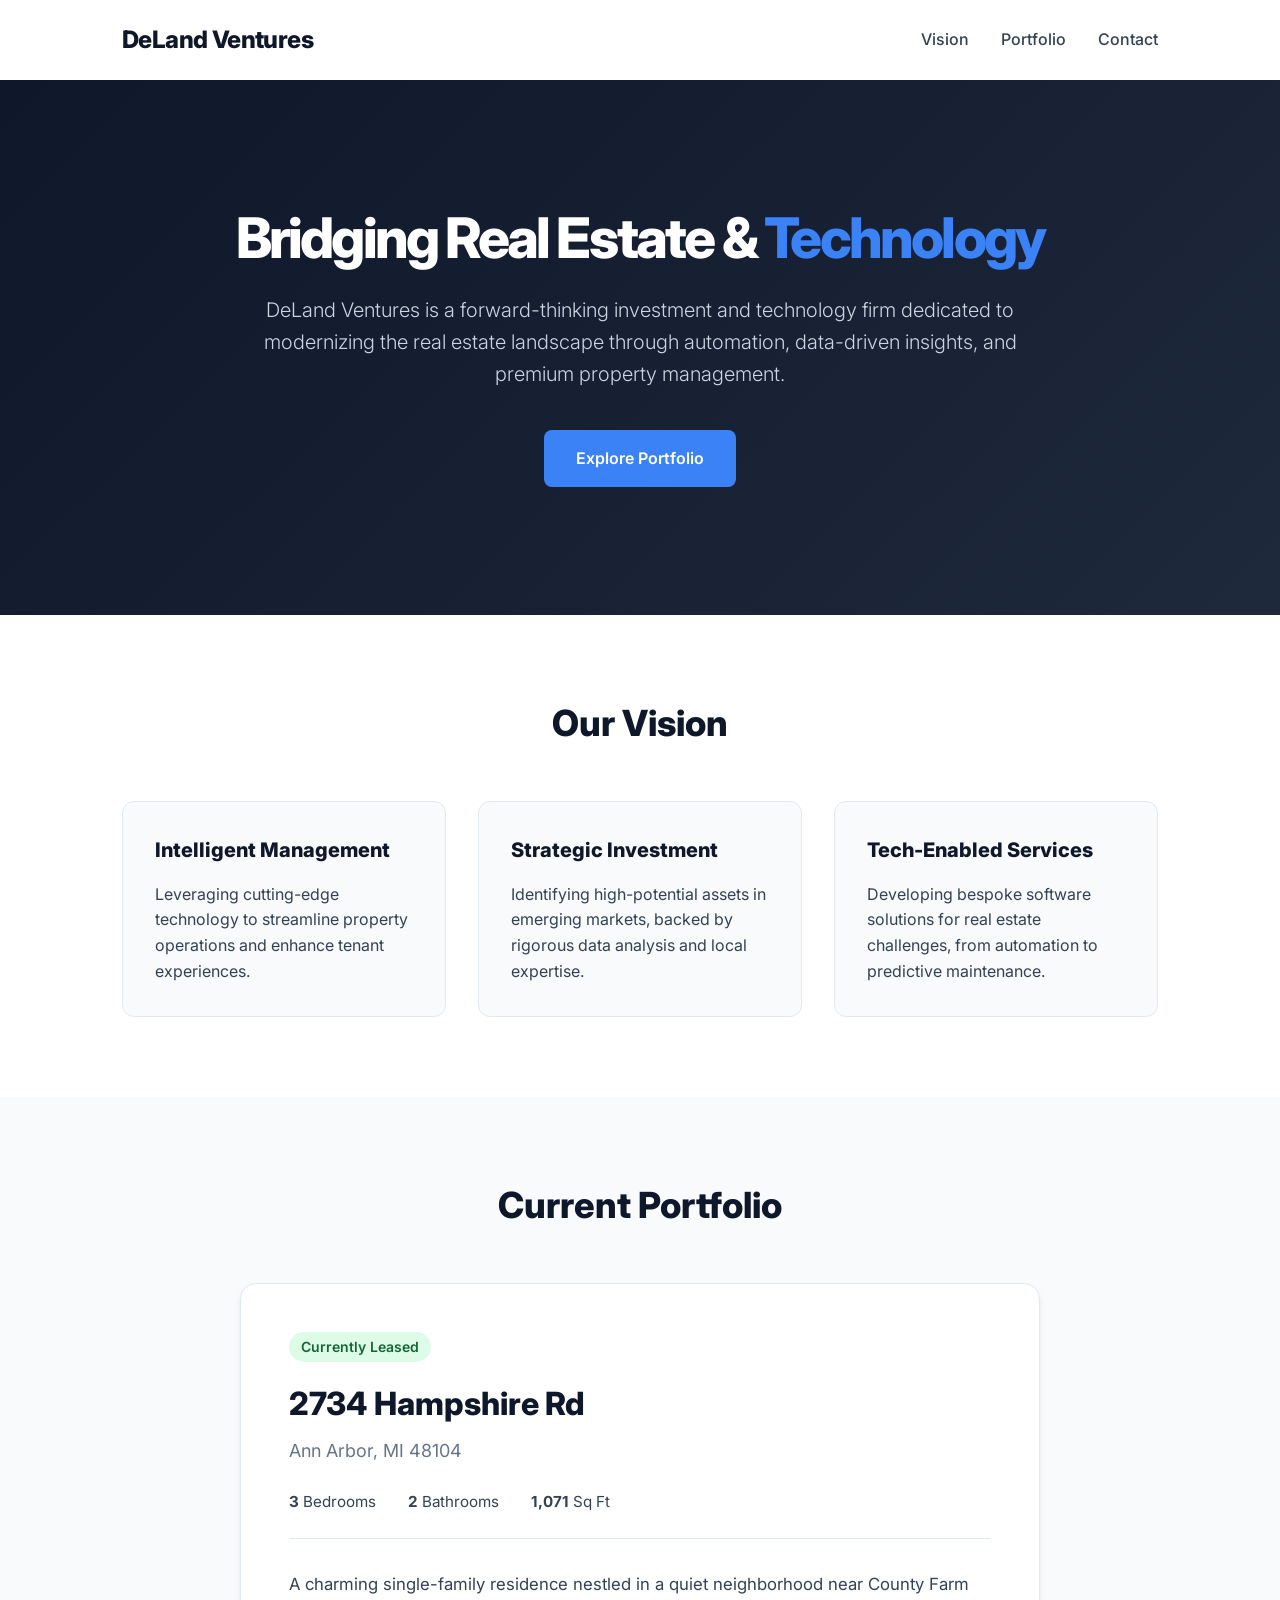
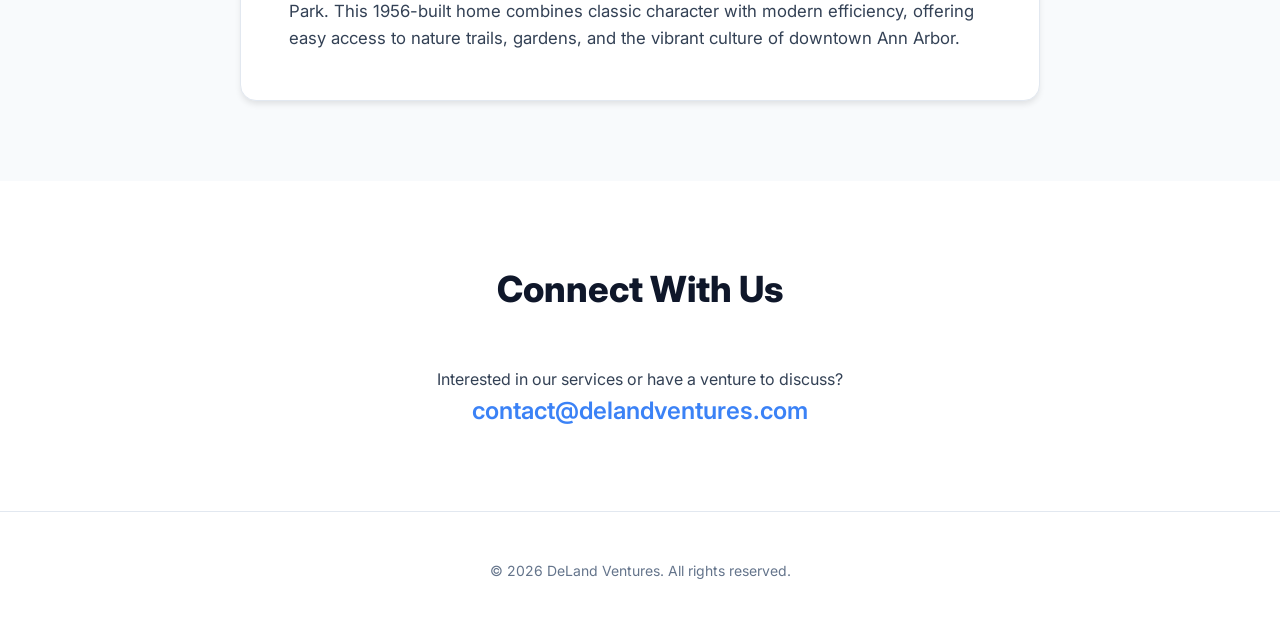
==== index.html @ 6a8d4d00 "Initial commit: DeLand Ventures landing page" ====
<!DOCTYPE html>
<html lang="en">
<head>
    <meta charset="UTF-8">
    <meta name="viewport" content="width=device-width, initial-scale=1.0">
    <title>DeLand Ventures | Innovating Real Estate & Technology</title>
    <link rel="stylesheet" href="style.css">
    <link rel="preconnect" href="https://fonts.googleapis.com">
    <link rel="preconnect" href="https://fonts.gstatic.com" crossorigin>
    <link href="https://fonts.googleapis.com/css2?family=Inter:wght@300;400;600;800&display=swap" rel="stylesheet">
</head>
<body>
    <header>
        <nav class="container">
            <div class="logo">DeLand Ventures</div>
            <ul>
                <li><a href="#vision">Vision</a></li>
                <li><a href="#portfolio">Portfolio</a></li>
                <li><a href="#contact">Contact</a></li>
            </ul>
        </nav>
    </header>

    <main>
        <section id="hero" class="hero">
            <div class="container hero-content">
                <h1>Bridging Real Estate & <span class="accent">Technology</span></h1>
                <p>DeLand Ventures is a forward-thinking investment and technology firm dedicated to modernizing the real estate landscape through automation, data-driven insights, and premium property management.</p>
                <a href="#portfolio" class="cta-button">Explore Portfolio</a>
            </div>
        </section>

        <section id="vision" class="vision section-padding">
            <div class="container">
                <h2 class="section-title">Our Vision</h2>
                <div class="vision-grid">
                    <div class="vision-card">
                        <h3>Intelligent Management</h3>
                        <p>Leveraging cutting-edge technology to streamline property operations and enhance tenant experiences.</p>
                    </div>
                    <div class="vision-card">
                        <h3>Strategic Investment</h3>
                        <p>Identifying high-potential assets in emerging markets, backed by rigorous data analysis and local expertise.</p>
                    </div>
                    <div class="vision-card">
                        <h3>Tech-Enabled Services</h3>
                        <p>Developing bespoke software solutions for real estate challenges, from automation to predictive maintenance.</p>
                    </div>
                </div>
            </div>
        </section>

        <section id="portfolio" class="portfolio section-padding dark-bg">
            <div class="container">
                <h2 class="section-title">Current Portfolio</h2>
                <div class="property-card">
                    <div class="property-details">
                        <span class="property-status">Currently Leased</span>
                        <h3>2734 Hampshire Rd</h3>
                        <p class="property-location">Ann Arbor, MI 48104</p>
                        <ul class="property-specs">
                            <li><strong>3</strong> Bedrooms</li>
                            <li><strong>2</strong> Bathrooms</li>
                            <li><strong>1,071</strong> Sq Ft</li>
                        </ul>
                        <p class="property-description">
                            A charming single-family residence nestled in a quiet neighborhood near County Farm Park. This 1956-built home combines classic character with modern efficiency, offering easy access to nature trails, gardens, and the vibrant culture of downtown Ann Arbor.
                        </p>
                    </div>
                </div>
            </div>
        </section>

        <section id="contact" class="contact section-padding">
            <div class="container text-center">
                <h2 class="section-title">Connect With Us</h2>
                <p>Interested in our services or have a venture to discuss?</p>
                <a href="mailto:contact@delandventures.com" class="email-link">contact@delandventures.com</a>
            </div>
        </section>
    </main>

    <footer>
        <div class="container">
            <p>&copy; 2026 DeLand Ventures. All rights reserved.</p>
        </div>
    </footer>
</body>
</html>
---- style.css ----
:root {
    --primary: #0f172a;
    --accent: #3b82f6;
    --accent-hover: #2563eb;
    --text-main: #334155;
    --text-light: #64748b;
    --bg-light: #f8fafc;
    --white: #ffffff;
    --container-width: 1100px;
}

* {
    margin: 0;
    padding: 0;
    box-sizing: border-box;
}

body {
    font-family: 'Inter', sans-serif;
    line-height: 1.6;
    color: var(--text-main);
    background-color: var(--white);
    scroll-behavior: smooth;
}

.container {
    max-width: var(--container-width);
    margin: 0 auto;
    padding: 0 2rem;
}

.section-padding {
    padding: 5rem 0;
}

.text-center {
    text-align: center;
}

h1, h2, h3 {
    color: var(--primary);
    font-weight: 800;
}

.accent {
    color: var(--accent);
}

/* Header & Nav */
header {
    height: 80px;
    display: flex;
    align-items: center;
    position: sticky;
    top: 0;
    background: rgba(255, 255, 255, 0.9);
    backdrop-filter: blur(10px);
    z-index: 100;
}

nav {
    display: flex;
    justify-content: space-between;
    align-items: center;
    width: 100%;
}

.logo {
    font-size: 1.5rem;
    font-weight: 800;
    letter-spacing: -0.025em;
    color: var(--primary);
}

nav ul {
    display: flex;
    list-style: none;
    gap: 2rem;
}

nav a {
    text-decoration: none;
    color: var(--text-main);
    font-weight: 500;
    transition: color 0.2s;
}

nav a:hover {
    color: var(--accent);
}

/* Hero Section */
.hero {
    background: linear-gradient(135deg, var(--primary) 0%, #1e293b 100%);
    color: var(--white);
    padding: 8rem 0;
    text-align: center;
}

.hero h1 {
    font-size: 3.5rem;
    color: var(--white);
    margin-bottom: 1.5rem;
    letter-spacing: -0.05em;
    line-height: 1.1;
}

.hero p {
    font-size: 1.25rem;
    max-width: 800px;
    margin: 0 auto 2.5rem;
    color: #cbd5e1;
    font-weight: 300;
}

.cta-button {
    display: inline-block;
    background-color: var(--accent);
    color: var(--white);
    padding: 1rem 2rem;
    border-radius: 8px;
    text-decoration: none;
    font-weight: 600;
    transition: background-color 0.2s;
}

.cta-button:hover {
    background-color: var(--accent-hover);
}

/* Vision Section */
.section-title {
    font-size: 2.25rem;
    margin-bottom: 3rem;
    text-align: center;
}

.vision-grid {
    display: grid;
    grid-template-columns: repeat(auto-fit, minmax(300px, 1fr));
    gap: 2rem;
}

.vision-card {
    padding: 2rem;
    background: var(--bg-light);
    border-radius: 12px;
    border: 1px solid #e2e8f0;
}

.vision-card h3 {
    margin-bottom: 1rem;
    font-size: 1.25rem;
}

/* Portfolio Section */
.dark-bg {
    background-color: var(--bg-light);
}

.property-card {
    background: var(--white);
    border-radius: 16px;
    overflow: hidden;
    box-shadow: 0 4px 6px -1px rgba(0, 0, 0, 0.1);
    max-width: 800px;
    margin: 0 auto;
    border: 1px solid #e2e8f0;
}

.property-details {
    padding: 3rem;
}

.property-status {
    display: inline-block;
    background: #dcfce7;
    color: #166534;
    padding: 0.25rem 0.75rem;
    border-radius: 9999px;
    font-size: 0.875rem;
    font-weight: 600;
    margin-bottom: 1rem;
}

.property-details h3 {
    font-size: 2rem;
    margin-bottom: 0.5rem;
}

.property-location {
    color: var(--text-light);
    font-size: 1.125rem;
    margin-bottom: 1.5rem;
}

.property-specs {
    display: flex;
    list-style: none;
    gap: 2rem;
    margin-bottom: 2rem;
    padding-bottom: 1.5rem;
    border-bottom: 1px solid #e2e8f0;
}

.property-specs li {
    font-size: 0.95rem;
}

.property-description {
    font-size: 1.05rem;
    color: var(--text-main);
}

/* Contact Section */
.email-link {
    font-size: 1.5rem;
    color: var(--accent);
    text-decoration: none;
    font-weight: 600;
    border-bottom: 2px solid transparent;
    transition: border-bottom 0.2s;
}

.email-link:hover {
    border-bottom: 2px solid var(--accent);
}

/* Footer */
footer {
    padding: 3rem 0;
    border-top: 1px solid #e2e8f0;
    text-align: center;
    color: var(--text-light);
    font-size: 0.875rem;
}

/* Responsive */
@media (max-width: 768px) {
    .hero h1 {
        font-size: 2.5rem;
    }
    
    .property-details {
        padding: 2rem;
    }
    
    .property-specs {
        flex-direction: column;
        gap: 0.5rem;
    }
}
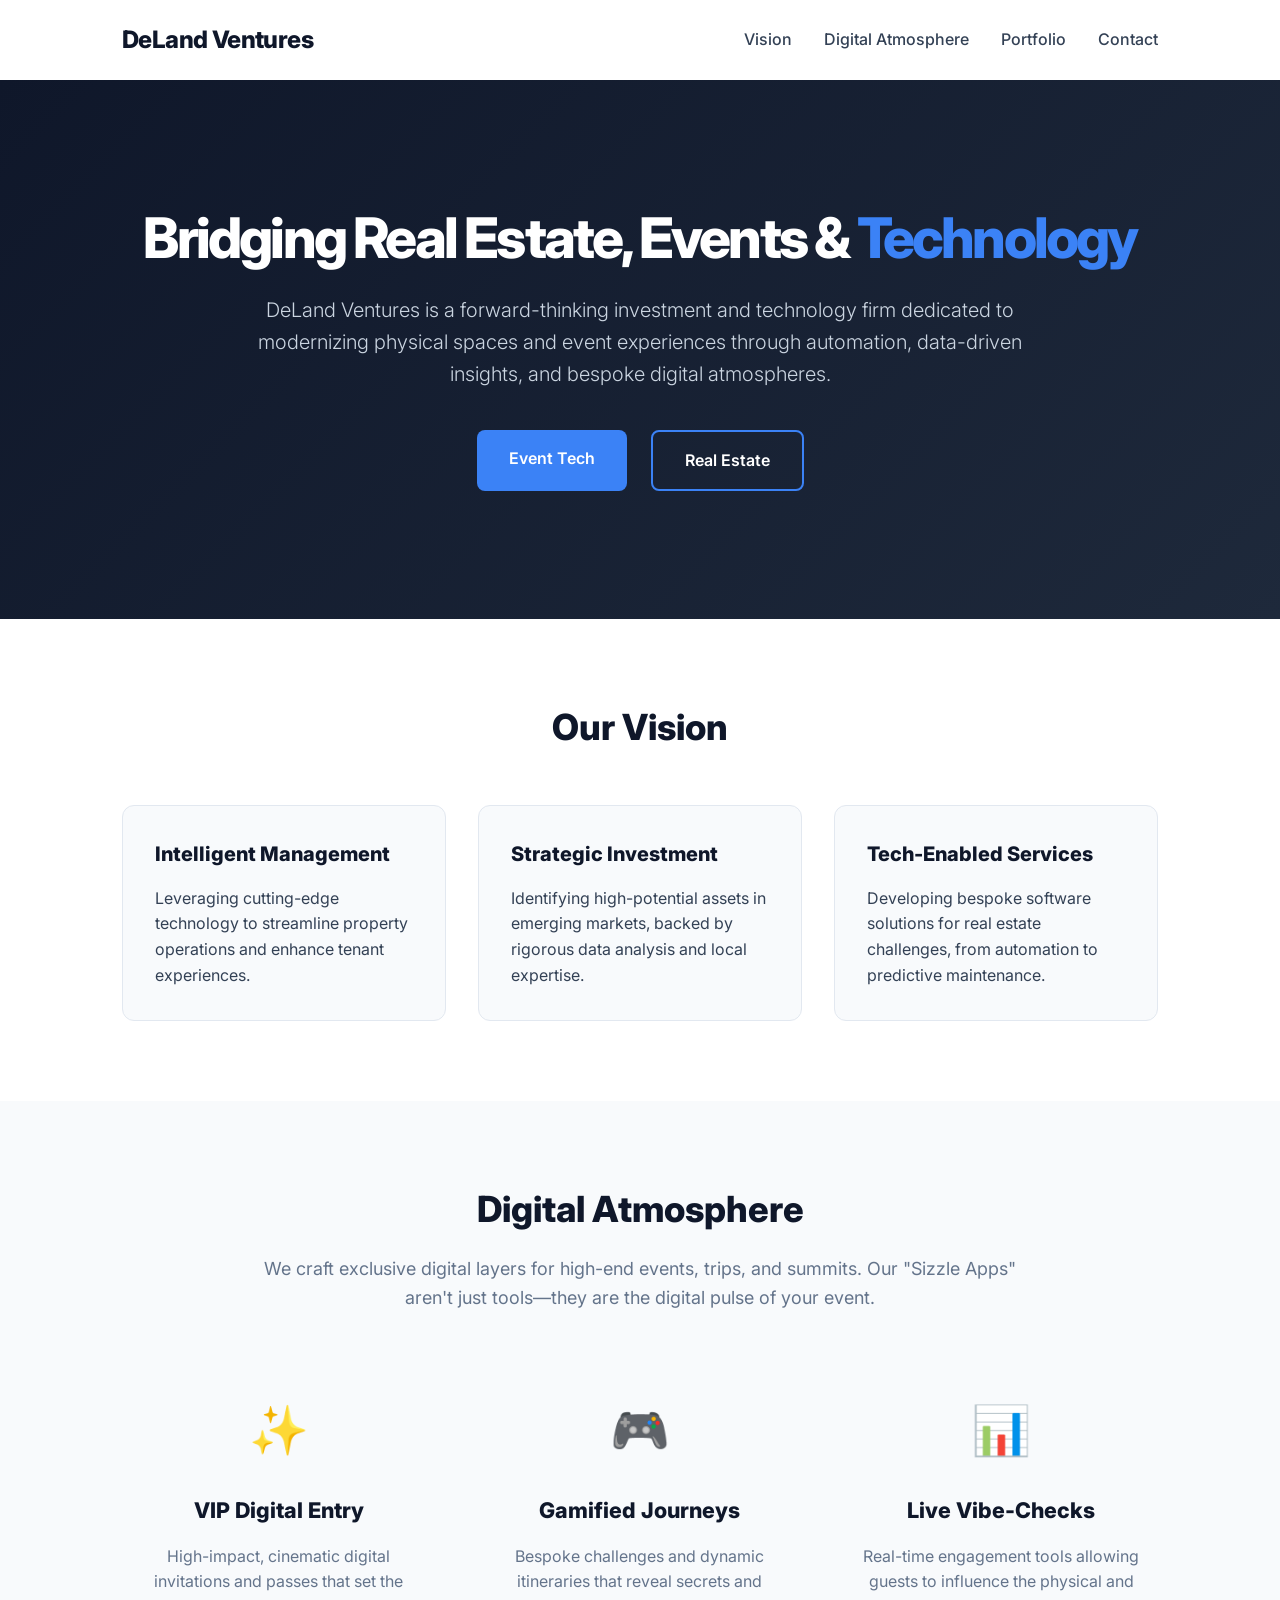
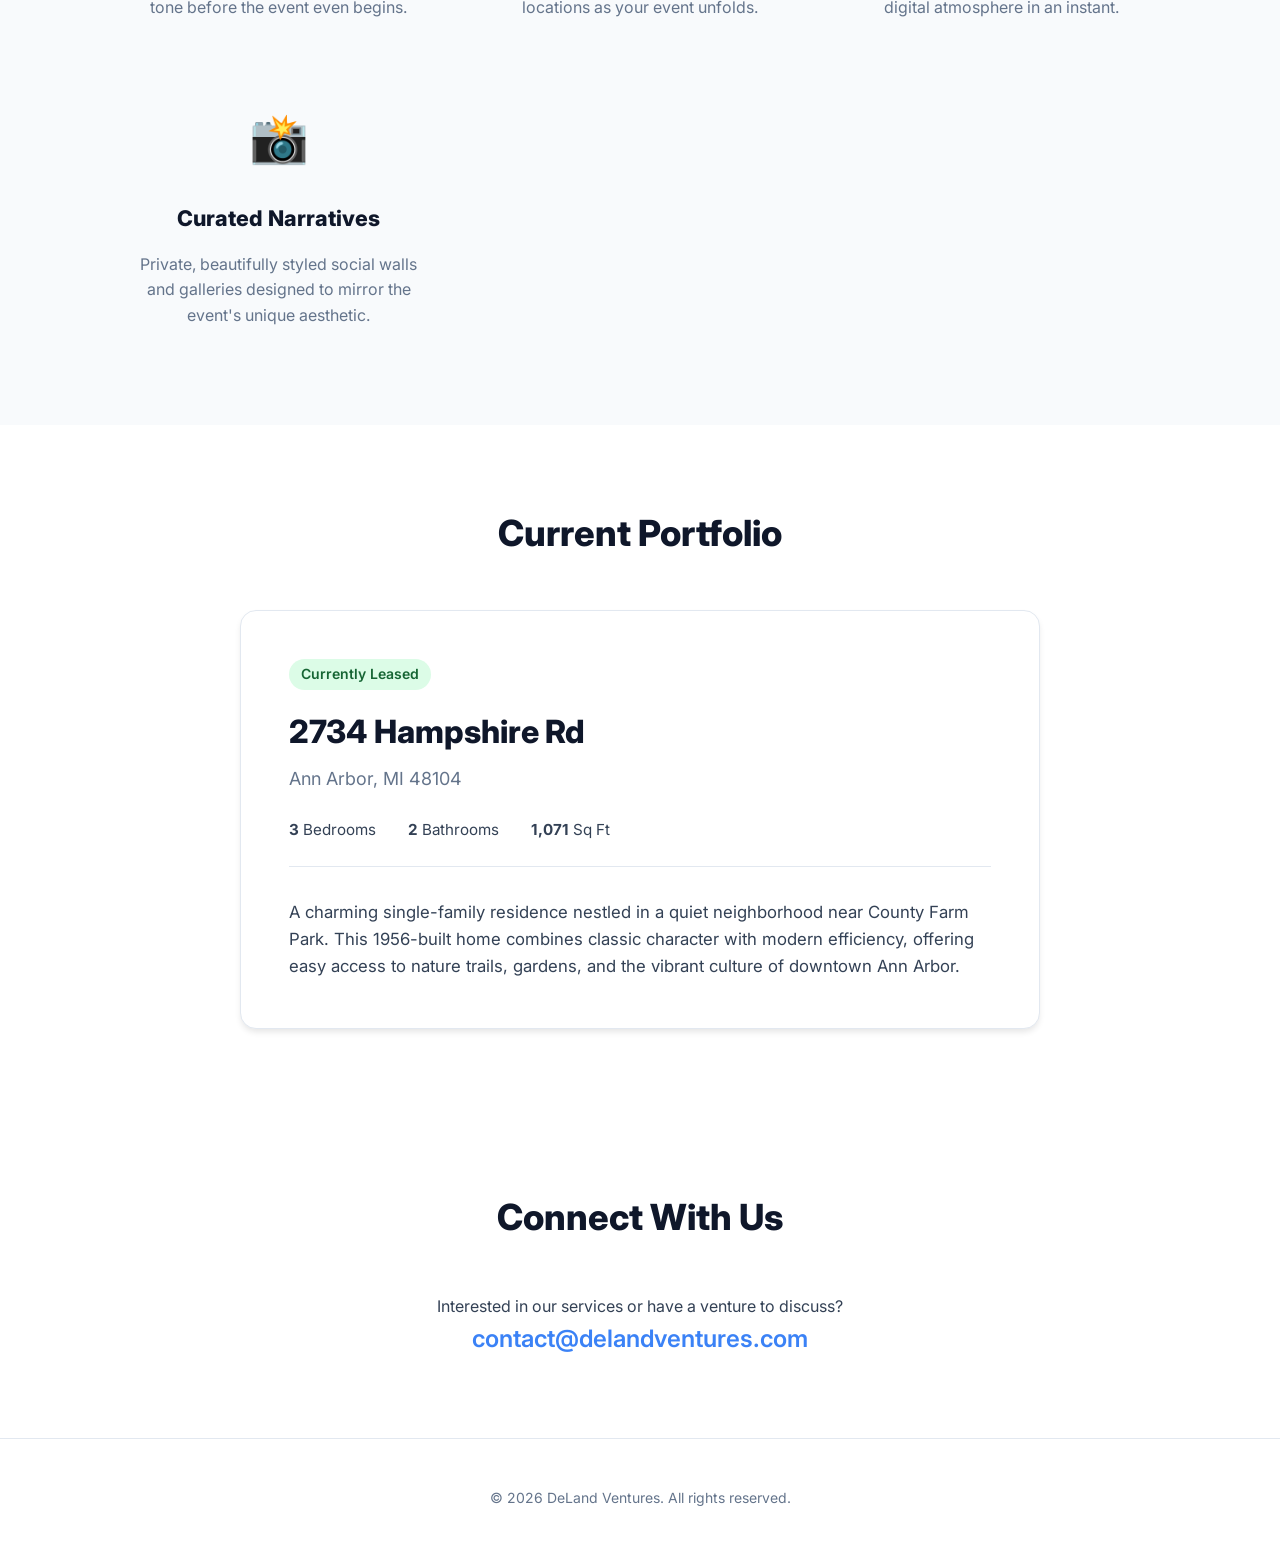
==== commit d90bc995: "Add Digital Atmosphere / Event Tech section to landing page" ====
--- a/index.html
+++ b/index.html
@@ -15,6 +15,7 @@
             <div class="logo">DeLand Ventures</div>
             <ul>
                 <li><a href="#vision">Vision</a></li>
+                <li><a href="#events">Digital Atmosphere</a></li>
                 <li><a href="#portfolio">Portfolio</a></li>
                 <li><a href="#contact">Contact</a></li>
             </ul>
@@ -24,9 +25,12 @@
     <main>
         <section id="hero" class="hero">
             <div class="container hero-content">
-                <h1>Bridging Real Estate & <span class="accent">Technology</span></h1>
-                <p>DeLand Ventures is a forward-thinking investment and technology firm dedicated to modernizing the real estate landscape through automation, data-driven insights, and premium property management.</p>
-                <a href="#portfolio" class="cta-button">Explore Portfolio</a>
+                <h1>Bridging Real Estate, Events & <span class="accent">Technology</span></h1>
+                <p>DeLand Ventures is a forward-thinking investment and technology firm dedicated to modernizing physical spaces and event experiences through automation, data-driven insights, and bespoke digital atmospheres.</p>
+                <div class="hero-btns">
+                    <a href="#events" class="cta-button">Event Tech</a>
+                    <a href="#portfolio" class="cta-button secondary-btn">Real Estate</a>
+                </div>
             </div>
         </section>
 
@@ -50,7 +54,36 @@
             </div>
         </section>
 
-        <section id="portfolio" class="portfolio section-padding dark-bg">
+        <section id="events" class="events section-padding dark-bg">
+            <div class="container">
+                <h2 class="section-title">Digital Atmosphere</h2>
+                <p class="section-subtitle text-center">We craft exclusive digital layers for high-end events, trips, and summits. Our "Sizzle Apps" aren't just tools—they are the digital pulse of your event.</p>
+                <div class="events-grid">
+                    <div class="event-feature">
+                        <div class="feature-icon">✨</div>
+                        <h3>VIP Digital Entry</h3>
+                        <p>High-impact, cinematic digital invitations and passes that set the tone before the event even begins.</p>
+                    </div>
+                    <div class="event-feature">
+                        <div class="feature-icon">🎮</div>
+                        <h3>Gamified Journeys</h3>
+                        <p>Bespoke challenges and dynamic itineraries that reveal secrets and locations as your event unfolds.</p>
+                    </div>
+                    <div class="event-feature">
+                        <div class="feature-icon">📊</div>
+                        <h3>Live Vibe-Checks</h3>
+                        <p>Real-time engagement tools allowing guests to influence the physical and digital atmosphere in an instant.</p>
+                    </div>
+                    <div class="event-feature">
+                        <div class="feature-icon">📸</div>
+                        <h3>Curated Narratives</h3>
+                        <p>Private, beautifully styled social walls and galleries designed to mirror the event's unique aesthetic.</p>
+                    </div>
+                </div>
+            </div>
+        </section>
+
+        <section id="portfolio" class="portfolio section-padding">
             <div class="container">
                 <h2 class="section-title">Current Portfolio</h2>
                 <div class="property-card">
--- a/style.css
+++ b/style.css
@@ -121,11 +121,27 @@
     border-radius: 8px;
     text-decoration: none;
     font-weight: 600;
-    transition: background-color 0.2s;
+    transition: all 0.2s;
 }
 
 .cta-button:hover {
     background-color: var(--accent-hover);
+    transform: translateY(-2px);
+}
+
+.hero-btns {
+    display: flex;
+    justify-content: center;
+    gap: 1.5rem;
+}
+
+.secondary-btn {
+    background-color: transparent;
+    border: 2px solid var(--accent);
+}
+
+.secondary-btn:hover {
+    background-color: rgba(59, 130, 246, 0.1);
 }
 
 /* Vision Section */
@@ -133,6 +149,13 @@
     font-size: 2.25rem;
     margin-bottom: 3rem;
     text-align: center;
+}
+
+.section-subtitle {
+    font-size: 1.125rem;
+    max-width: 800px;
+    margin: -2rem auto 4rem;
+    color: var(--text-light);
 }
 
 .vision-grid {
@@ -151,6 +174,33 @@
 .vision-card h3 {
     margin-bottom: 1rem;
     font-size: 1.25rem;
+}
+
+/* Digital Atmosphere Section */
+.events-grid {
+    display: grid;
+    grid-template-columns: repeat(auto-fit, minmax(240px, 1fr));
+    gap: 3rem;
+}
+
+.event-feature {
+    text-align: center;
+    padding: 1rem;
+}
+
+.feature-icon {
+    font-size: 3rem;
+    margin-bottom: 1.5rem;
+}
+
+.event-feature h3 {
+    margin-bottom: 1rem;
+    font-size: 1.35rem;
+}
+
+.event-feature p {
+    color: var(--text-light);
+    font-size: 1rem;
 }
 
 /* Portfolio Section */
@@ -241,6 +291,17 @@
         font-size: 2.5rem;
     }
     
+    .hero-btns {
+        flex-direction: column;
+        align-items: center;
+        gap: 1rem;
+    }
+
+    .section-subtitle {
+        margin-top: -1rem;
+        padding: 0 1rem;
+    }
+    
     .property-details {
         padding: 2rem;
     }
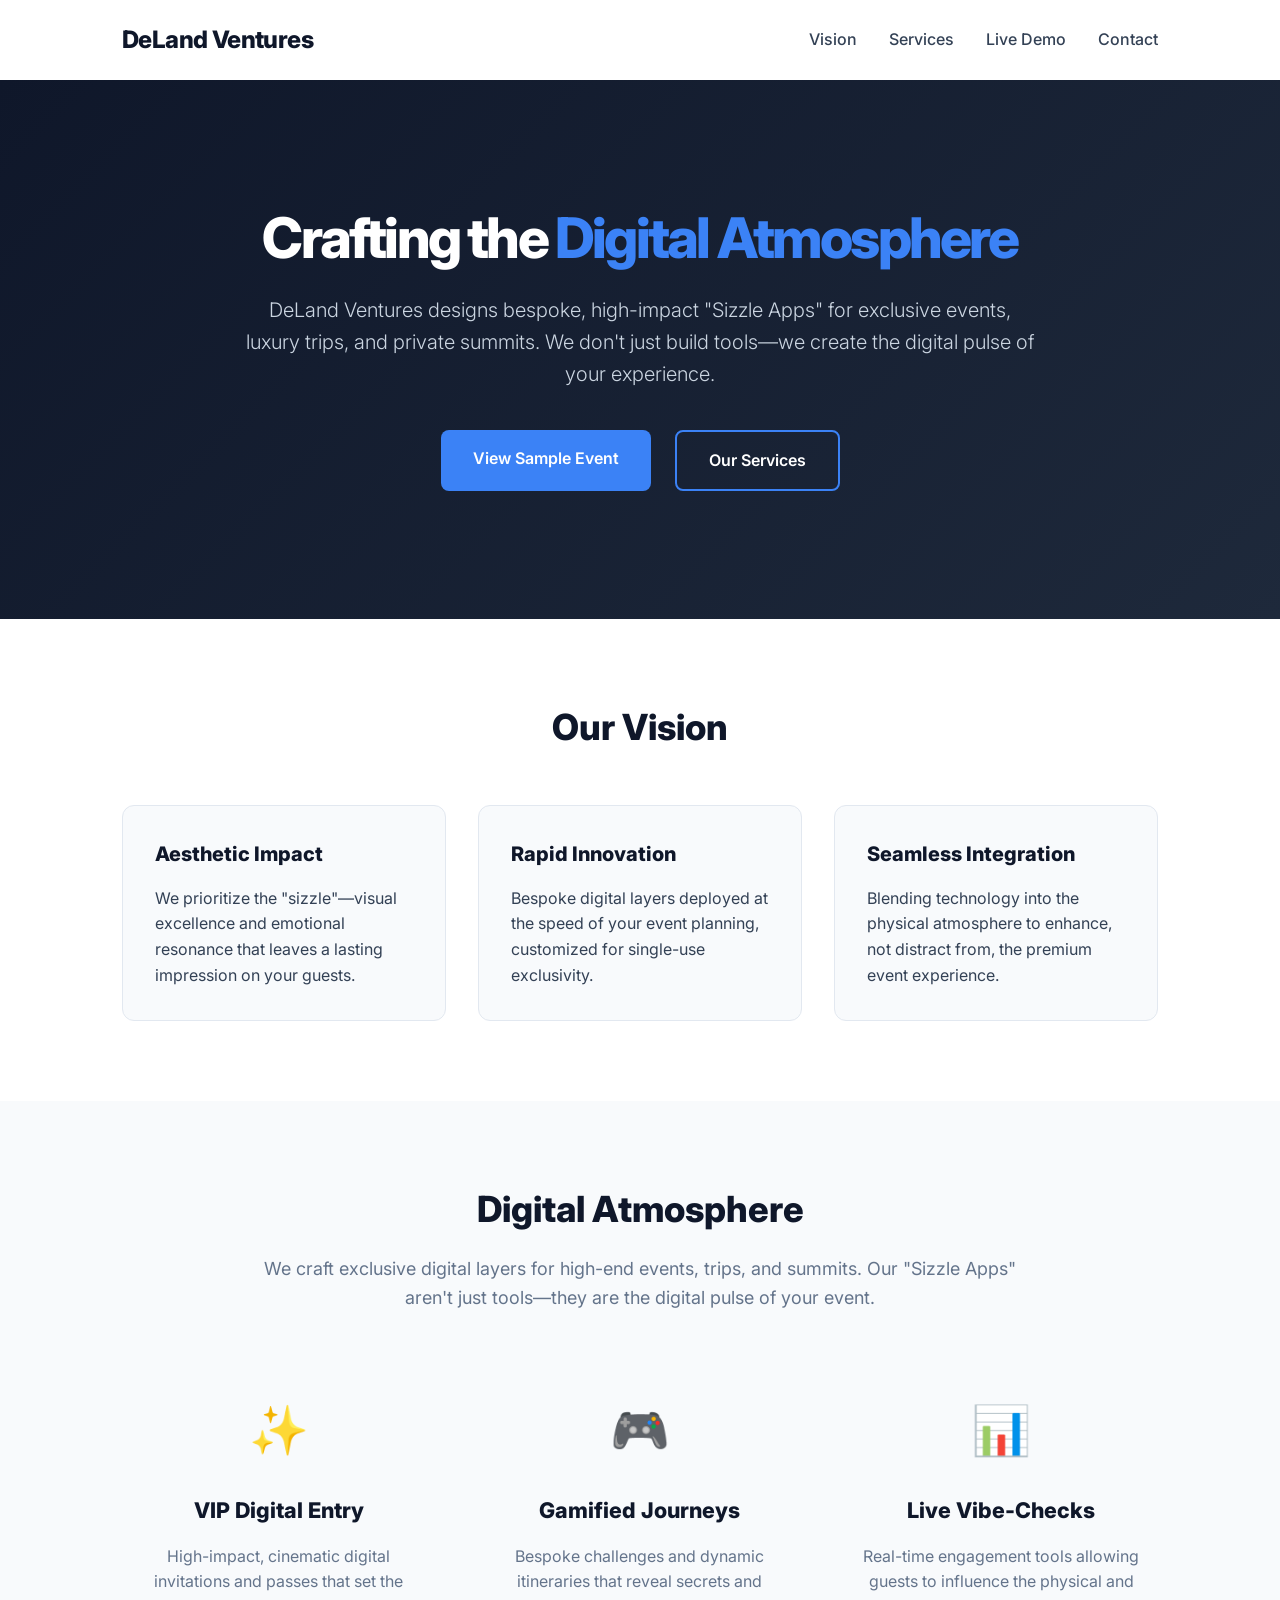
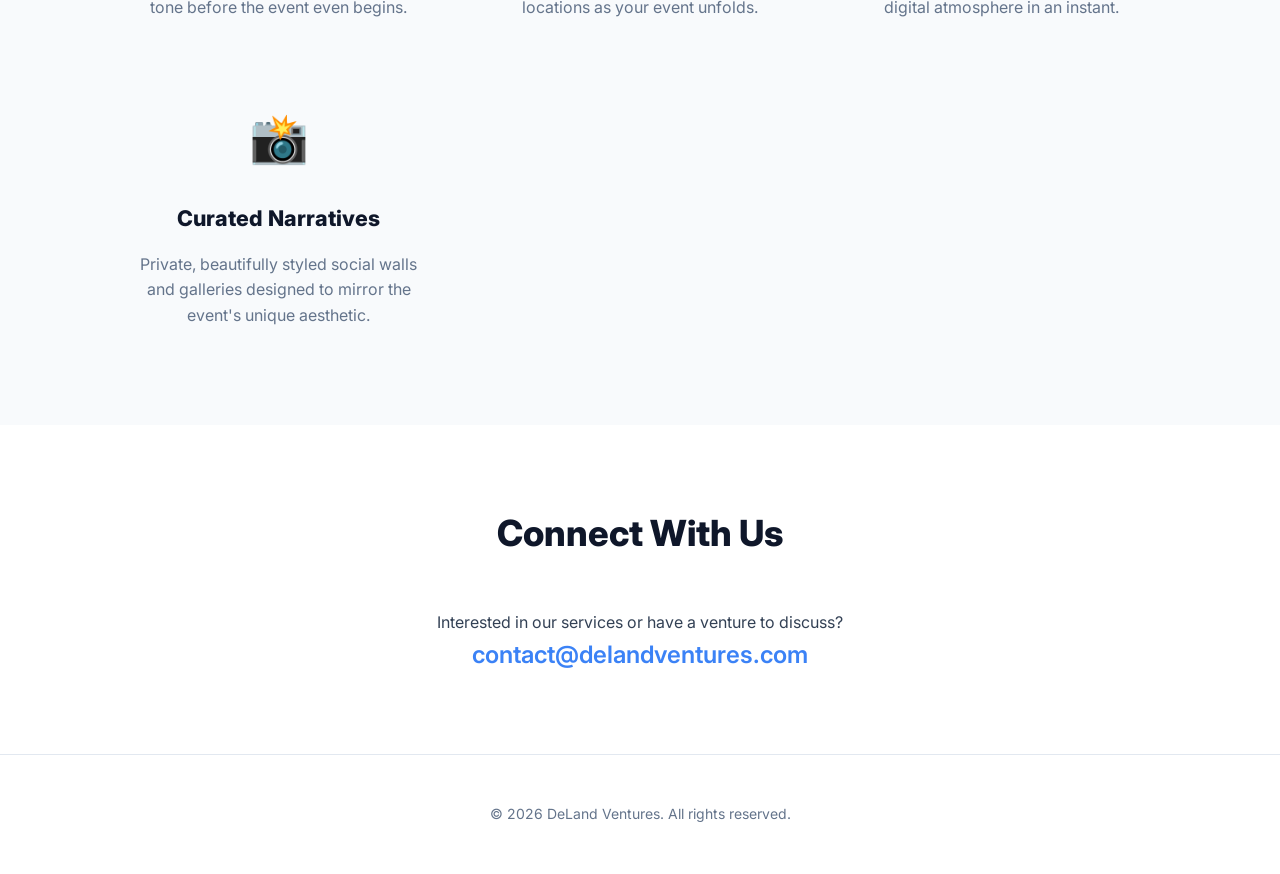
==== commit 6e0c504f: "Pivot landing page to Event Tech and add Midnight in Detroit demo" ====
--- a/index.html
+++ b/index.html
@@ -15,8 +15,8 @@
             <div class="logo">DeLand Ventures</div>
             <ul>
                 <li><a href="#vision">Vision</a></li>
-                <li><a href="#events">Digital Atmosphere</a></li>
-                <li><a href="#portfolio">Portfolio</a></li>
+                <li><a href="#services">Services</a></li>
+                <li><a href="launch-party.html" class="demo-link">Live Demo</a></li>
                 <li><a href="#contact">Contact</a></li>
             </ul>
         </nav>
@@ -25,11 +25,11 @@
     <main>
         <section id="hero" class="hero">
             <div class="container hero-content">
-                <h1>Bridging Real Estate, Events & <span class="accent">Technology</span></h1>
-                <p>DeLand Ventures is a forward-thinking investment and technology firm dedicated to modernizing physical spaces and event experiences through automation, data-driven insights, and bespoke digital atmospheres.</p>
+                <h1>Crafting the <span class="accent">Digital Atmosphere</span></h1>
+                <p>DeLand Ventures designs bespoke, high-impact "Sizzle Apps" for exclusive events, luxury trips, and private summits. We don't just build tools—we create the digital pulse of your experience.</p>
                 <div class="hero-btns">
-                    <a href="#events" class="cta-button">Event Tech</a>
-                    <a href="#portfolio" class="cta-button secondary-btn">Real Estate</a>
+                    <a href="launch-party.html" class="cta-button">View Sample Event</a>
+                    <a href="#services" class="cta-button secondary-btn">Our Services</a>
                 </div>
             </div>
         </section>
@@ -39,22 +39,22 @@
                 <h2 class="section-title">Our Vision</h2>
                 <div class="vision-grid">
                     <div class="vision-card">
-                        <h3>Intelligent Management</h3>
-                        <p>Leveraging cutting-edge technology to streamline property operations and enhance tenant experiences.</p>
+                        <h3>Aesthetic Impact</h3>
+                        <p>We prioritize the "sizzle"—visual excellence and emotional resonance that leaves a lasting impression on your guests.</p>
                     </div>
                     <div class="vision-card">
-                        <h3>Strategic Investment</h3>
-                        <p>Identifying high-potential assets in emerging markets, backed by rigorous data analysis and local expertise.</p>
+                        <h3>Rapid Innovation</h3>
+                        <p>Bespoke digital layers deployed at the speed of your event planning, customized for single-use exclusivity.</p>
                     </div>
                     <div class="vision-card">
-                        <h3>Tech-Enabled Services</h3>
-                        <p>Developing bespoke software solutions for real estate challenges, from automation to predictive maintenance.</p>
+                        <h3>Seamless Integration</h3>
+                        <p>Blending technology into the physical atmosphere to enhance, not distract from, the premium event experience.</p>
                     </div>
                 </div>
             </div>
         </section>
 
-        <section id="events" class="events section-padding dark-bg">
+        <section id="services" class="events section-padding dark-bg">
             <div class="container">
                 <h2 class="section-title">Digital Atmosphere</h2>
                 <p class="section-subtitle text-center">We craft exclusive digital layers for high-end events, trips, and summits. Our "Sizzle Apps" aren't just tools—they are the digital pulse of your event.</p>
@@ -83,27 +83,6 @@
             </div>
         </section>
 
-        <section id="portfolio" class="portfolio section-padding">
-            <div class="container">
-                <h2 class="section-title">Current Portfolio</h2>
-                <div class="property-card">
-                    <div class="property-details">
-                        <span class="property-status">Currently Leased</span>
-                        <h3>2734 Hampshire Rd</h3>
-                        <p class="property-location">Ann Arbor, MI 48104</p>
-                        <ul class="property-specs">
-                            <li><strong>3</strong> Bedrooms</li>
-                            <li><strong>2</strong> Bathrooms</li>
-                            <li><strong>1,071</strong> Sq Ft</li>
-                        </ul>
-                        <p class="property-description">
-                            A charming single-family residence nestled in a quiet neighborhood near County Farm Park. This 1956-built home combines classic character with modern efficiency, offering easy access to nature trails, gardens, and the vibrant culture of downtown Ann Arbor.
-                        </p>
-                    </div>
-                </div>
-            </div>
-        </section>
-
         <section id="contact" class="contact section-padding">
             <div class="container text-center">
                 <h2 class="section-title">Connect With Us</h2>
